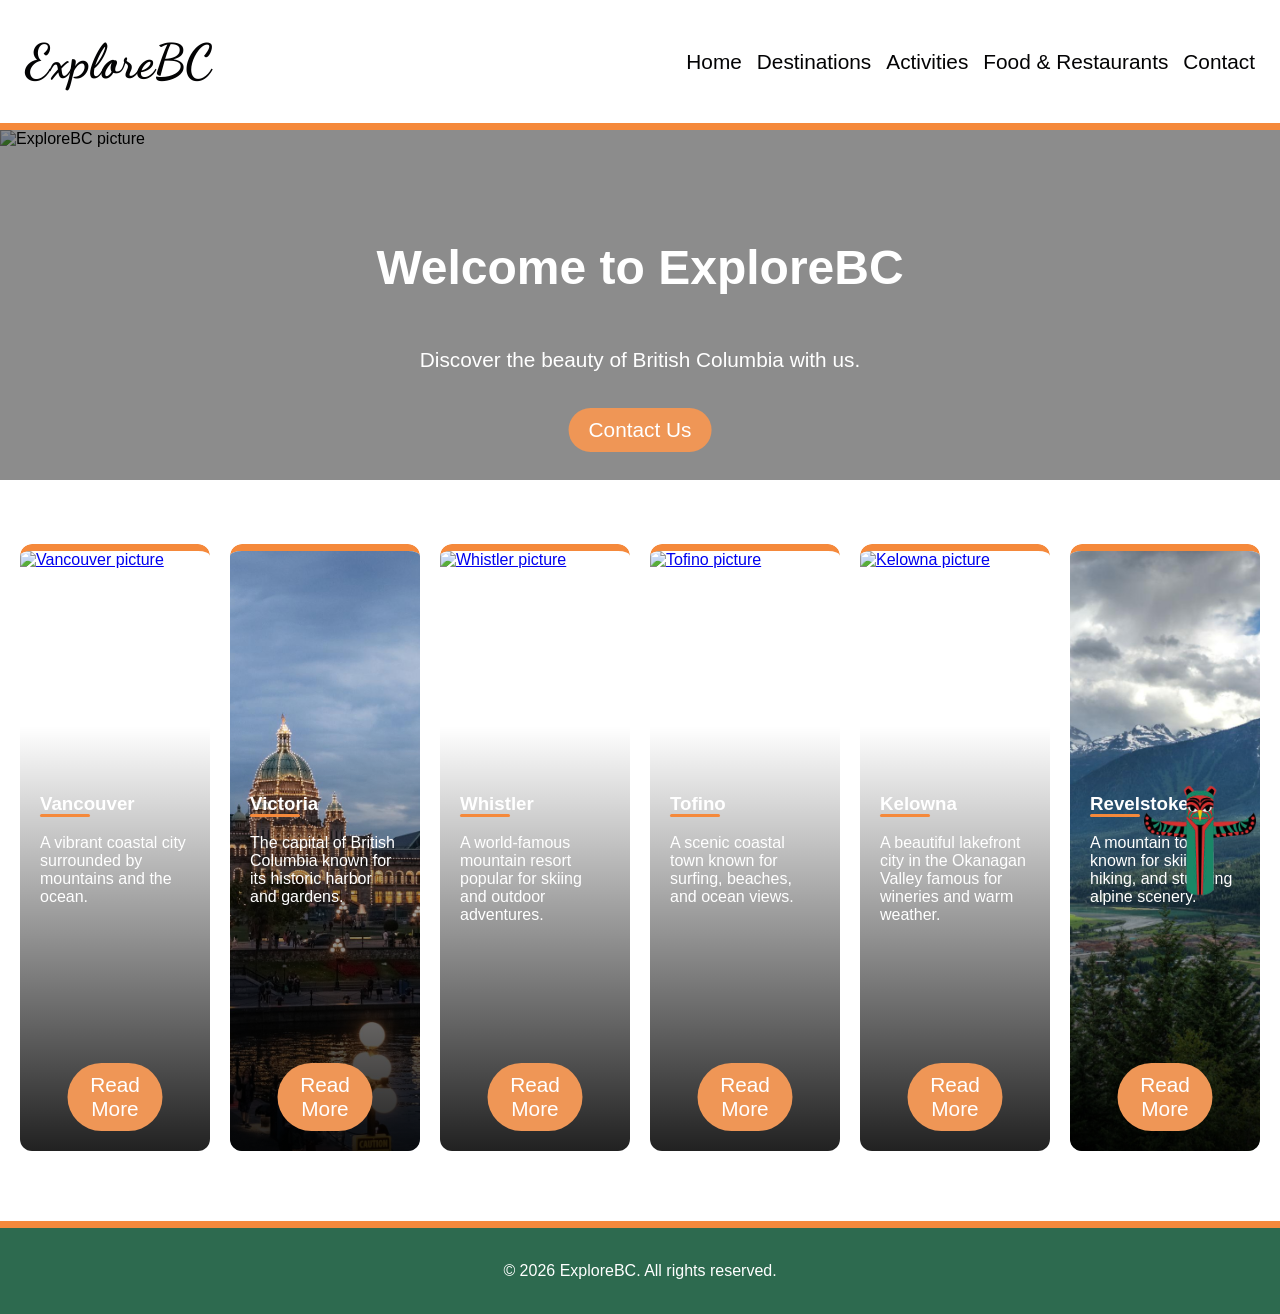
==== index.html @ 558d9ae6 "Update page title to 'ExploreBC | Home'" ====
<!DOCTYPE html>
<html lang="en">
<head>
    <meta charset="UTF-8">
    <meta name="viewport" content="width=device-width, initial-scale=1.0">
    <title>ExploreBC | Home</title>
    <link rel="stylesheet" href="css/style.css">
    
    <link rel="preconnect" href="https://fonts.googleapis.com">
    <link rel="preconnect" href="https://fonts.gstatic.com" crossorigin>
    <link href="https://fonts.googleapis.com/css2?family=Dancing+Script:wght@400..700&display=swap" rel="stylesheet">
    
</head>
<body>
    <!-- Navigation -->
    <header class="navbar">
        <h1 class="logo">ExploreBC</h1>
        <nav class="nav-links">
            <ul class="lp">
                <li><a href="index.html" class="n">Home</a></li>
                <li><a href="destinations.html" class="n">Destinations</a></li>
                <li><a href="activities.html" class="n">Activities</a></li>
                <li><a href="food.html" class="n">Food & Restaurants</a></li>
                <li><a href="contact.html" class="n">Contact</a></li>
            </ul>    
        </nav>
    </header>
    <!-- Main Content -->
    <div class="hero">
        <div class="overlay"></div>
        <img src="images/BC.jpg" alt="ExploreBC picture">
    <div class="content">
        <h1 class="title">Welcome to ExploreBC</h1>
        <p>Discover the beauty of British Columbia with us.</p>
    </div>
    </div>
    <div class="contact_us">
            <a href="contact.html" target="_blank" class="btn1">
                Contact Us
            </a>
    </div>
    <main class="card">
        <div class="container">
        <section class="Vancouver">
            <a href="#img1">
                <img src="images/vancouver.jpg" alt="Vancouver picture" class="img">
            </a>
            <a href="destinations.html#vancouver" class="btn">Read More</a>
        <div class="card-text">
            <h3>Vancouver</h3>
            <p>A vibrant coastal city surrounded by mountains and the ocean.</p>
        </div>
        </section>
        <section class="Victoria">
            <a href="#img2">
                <img src="images/Victoria.jpg" alt="Victoria picture" class="img">
            </a>
            <a href="destinations.html#victoria" class="btn">Read More</a>
        <div class="card-text">
            <h3>Victoria</h3>
            <p>The capital of British Columbia known for its historic harbor and gardens.</p>  
        </div>
        </section>
        <section class="Whistler">
            <a href="#img3">
                <img src="images/whistler.jpg" alt="Whistler picture" class="img">
            </a>
            <a href="destinations.html#whistler" class="btn">Read More</a>
        <div class="card-text">
            <h3>Whistler</h3>
            <p>A world-famous mountain resort popular for skiing and outdoor adventures.</p>
        </div>
        </section>
        <section class="Tofino">
            <a href="#img4">
                <img src="images/tofino.jpg" alt="Tofino picture" class="img">
            </a>
            <a href="destinations.html#tofino" class="btn">Read More</a>
        <div class="card-text">
            <h3>Tofino</h3>
            <p>A scenic coastal town known for surfing, beaches, and ocean views.</p>  
        </div>
        </section>
        
        <section class="Kelowna">
            <a href="#img5">
                <img src="images/kelowna.jpg" alt="Kelowna picture" class="img">
            </a>
            <a href="destinations.html#kelowna" class="btn">Read More</a>
        <div class="card-text">
            <h3>Kelowna</h3>
            <p>A beautiful lakefront city in the Okanagan Valley famous for wineries and warm weather.</p>  
        </div>
        </section>
        <section class="Revelstoke">
            <a href="#img6">
                <img src="images/Revelstoke.jpg" alt="Revelstoke picture" class="img">
            </a>
            <a href="destinations.html#revelstoke" class="btn">Read More</a>
        <div class="card-text">
            <h3>Revelstoke</h3>
            <p>A mountain town known for skiing, hiking, and stunning alpine scenery.</p>  
        </div>
        </section>
        </div>
        <div class="gallery">
            <div id="img1" class="overlay1">
                <a href="#Vancouver">
                <img src="images/vancouver.jpg" alt="full image" class="full">
                </a>
            </div>
            <div id="img2" class="overlay1">
                <a href="#Victoria">
                <img src="images/Victoria.jpg" alt="full image" class="full">
                </a>
            </div>
            <div id="img3" class="overlay1">
                <a href="#Whistler">
                <img src="images/whistler.jpg" alt="full image" class="full">
                </a>
            </div>
            <div id="img4" class="overlay1">
                <a href="#Tofino">
                <img src="images/tofino.jpg" alt="full image" class="full">
                </a>
            </div>
            <div id="img5" class="overlay1">
                <a href="#Kelowna">
                <img src="images/kelowna.jpg" alt="full image" class="full">
                </a>
            </div>
            <div id="img6" class="overlay1">
                <a href="#Revelstoke">
                <img src="images/Revelstoke.jpg" alt="full image" class="full">
                </a>
            </div>
        </div>
    </main>
    <!-- Footer -->
    <footer class="footer">
        <a href="#" class="totem">
        <img src="images/totem_pole.png" alt="totem pole" class="totem_pole"></a>
        <p>&copy; 2026 ExploreBC. All rights reserved.</p>
    </footer>

    <!-- focus effect -->
</body>
</html>
---- css/style.css ----
* {
    box-sizing: auto;
    /*background-color: rgb(246, 227, 200);*/
    /*background-attachment: fixed;*/
  }

:root { /* is html element, but has higher weight */
    /* css variables MUST start with -- */
    --primary-color: #2d201c;
    --primary-color-hover: black;
}

@media screen and (max-width:842px){


.container{
    flex-direction:column;
}

}

/* Explore BC Project - Starter Styles */
body {
    font-family: Arial, sans-serif;
    width: auto;
    /*background: linear-gradient(#c8e7e9, #d6f7ff, #97d1e7);*/
    background-attachment: fixed;
    max-width:100%;
    height:auto;
    margin:auto;
   
    /*background: linear-gradient(to right, #95d5f3, #d2e5f3);*/
}

/* Add your styles here */
.lp {
    font-size: clamp(0.8rem, 2vw, 1.3rem);
}

.navbar{
    display: flex;
    justify-content: space-between;
    align-items: center;
    padding: 1px 25px;
    background-color: white;
    border-bottom: #f5893b 7px solid;
    /*background: linear-gradient( #f5893b,  #fda218, #f7d352);*/
    /*background: linear-gradient(to right,#dffcff, #4cd2fd, #1eaafa , #00497c);*/
}

nav.nav-links {
    background: transparent;
}


.nav-links ul {
    background-color: transparent;
    display: flex;
    list-style: none;
    gap: 15px;
    padding: 0;
}



a.n{
    text-decoration: none;
    color: #030304;
    background-color: transparent;
}

a.n:hover{
    background: transparent;
    color: #1f2439;
}

.logo {
    display: flex;
    font-family: 'Dancing Script', cursive;
    font: 40px;
    font-weight: bold;
    color: #030304;
    background-color: transparent;
    font-size: clamp(1rem, 5vw, 3rem);
}

.hero{
    position: relative;
    display: flex;
}

.hero .overlay {
    position: absolute;
    inset: 0;
    background-color: rgba(0, 0, 0, 0.45);
}

.hero img{
    width:100%;
    height:350px;
    object-fit:cover;
}

.hero h1,
.hero p{
    font-size: clamp(1rem, 5vw, 2rem);
    position: absolute;
    left:50%;
    top:50%;
    transform:translate(-50%,-50%);
    color:white;
    text-align:center;
}

.hero h1{
    padding: 1rem;
    font-size: clamp(1rem, 5vw, 3rem);
    top: 30%;
}
.hero p{
    padding: 1rem;
    font-size: clamp(0.8rem, 2vw, 1.3rem);
    margin: 55px 0;
}

.contact_us{
    display: flex;
    
}

.btn1 {
    text-decoration: none;
    position: relative;
    left:50%;
    top: -50px;
    transform:translate(-50%,-50%);
    border-radius: 50px;
    padding: 10px 20px;
    border: none;
    background: #ef9656;
    color: white;
    cursor: pointer;
    font-size: clamp(0.7rem, 2vw, 1.3rem);
    z-index: 10;
}

.btn1:hover{
    opacity: 0.8;
    border: 1px solid white;
    box-shadow: 0 0 5px rgb(205,202,202);
    background-color: #f6ccd6;
    color: #1f2439;
}

main .container{
    display:flex;
    gap:20px;
    padding:20px;
}

.container section{
    display: block;
    flex:1;
    min-width:120px;
    overflow:hidden;
    position: relative;
    border-radius: 12px;
}

.container section::before{
    content: "";
    position: absolute;
    left: 0;
    right: 0;
    bottom: 0;
    height: 70%;
    background: linear-gradient(
        to top,
        rgba(0, 0, 0, 0.872),
        rgba(0, 0, 0, 0)
    );
    z-index: 1;
}


.container img{
    width:100%;
    height:600px;
    aspect-ratio: 4 / 3;
    object-fit:cover;
    border-radius:12px;
    cursor:pointer;
}

.container section:hover{
    transform:scale(1.05);
}

.container img:hover{
    filter:brightness(1.2);
    cursor: pointer;
}

.container section::after{
    content:"Click top to see the full picture.";
    position:absolute;
    top:20px;
    left:50%;
    transform:translateX(-50%);
    background:#ef9656;
    color:white;
    padding:5px 10px;
    border-radius:20px;
    font-size:14px;

    opacity:0;
    transition:0.3s;
    z-index:3;
}

.container section:hover::after{
    opacity:1;
}

.gallery{
    display:flex;
    gap:20px;
    justify-content:center;
}

.img{
    display: block;
    width:220px;
    cursor:pointer;
    border-radius:10px;
    transition:0.3s;
    border-top: #f5893b 7px solid;
}

.img:hover{
    transform:scale(1.05);
}

/* popup layer */
.overlay1{
    position:fixed;
    top:0;
    left:0;
    width:100%;
    height:100%;
    background:rgba(0,0,0,0.85);
    display:none;
    z-index: 1000;
}

/* show after click */
.overlay1:target{
    display:block;
}

/* big picture */
.full{
    max-width:80%;
    max-height:80%;
    position:absolute;
    top:50%;
    left:50%;
    transform:translate(-50%,-50%);
}

.container:target{
    display: flex;
}

.container section .btn{
    display: block;
    padding: 10px 20px;
    border: none;
    border-radius: 50px;
    background: #ef9656;
    color: white;
    cursor: pointer;
    text-align:center;
    text-decoration: none;
    position: absolute;
    bottom: 60px;
    left: 50%;
    transform: translateX(-50%);
    margin-bottom: -40px;
    z-index: 10;
    font-size: clamp(0.7rem, 2vw, 1.3rem);
}

.container section .btn:hover{
    opacity: 0.8;
    border: 1px solid white;
    box-shadow: 0 0 5px rgb(205,202,202);
    background-color: #f6ccd6;
    color: #1f2439;
}

    
.card-text{
    position: absolute;
    left: 20px;
    top: 230px;
    right: 20px;
    z-index: 2;
    color: white;
    width: 80%;
    
}

.card-text h3::after{
    position: absolute;
    content: "";
    display: block;
    width: 50px;
    height: 3px;
    background-color: #f5893b;
    margin-top: -1px;
    border-radius: 2px;
}


.footer{
    display: block;
    text-align: center;
    padding: 5px 0;
    background-color: #f5f5f5;
    color: #333;
    border-top: #f5893b 7px solid;
}

/*totem_pole*/
a.totem{
    position: fixed;
    bottom: -35px;
    right: -50px;
    z-index: 20;
}

.totem_pole{
    width: 260px;
    cursor: pointer;
    transition: 0.3s;
}

.totem_pole:hover{
    transform: scale(1.1);
}

.totem::after{
    content: "The world is so big,\A go and explore it.";
    /*changeanysentenceyouwant,(\A)meanslinebreak*/width:120px;
    white-space: pre-line;
    position: absolute;
    bottom: 90%;
    left: 50%;
    background: linear-gradient(to top, rgba(0, 0, 0, 0.872),
            rgba(0, 0, 0, 0)    
            );
    color: white;
    padding: 6px 10px;
    border-radius: 50px;
    font-size: 15px;
    opacity: 0;
    pointer-events: none;
    transform: translate(-50%,10px);
    cursor: pointer;
    /*animation: showBubble 10s ease infinite;*/
}

.totem:hover::after{
    opacity: 1;
    transform: translate(-50%,0);
}

/*START OF CSS STYLE for Contact.html page */


.contact-page{
    padding:60px 20px;
    background-color: #f5f5f5;
    min-height: 80vh;
}
.contact-container{
   max-width:1000px;
   margin:auto;
   padding:50px;
   background: white;
   border-radius: 12px;
   box-shadow: 0 4px 10px rgba(0,0,0,0.08);
}
/*.contact-container h1{
    text-align: center;
    margin-bottom: 10px;
}
*/
.contact-container h1{
    text-align: center;
    margin-bottom: 10px;
    color: #2d6a4f;
}
.contact-grid{
    display: flex;
    gap:60px;
    justify-content: space-between;
    align-items: flex-start;
    margin-top: 40px;
}
.info-item{
    display:flex;
    align-items:center;
    gap:12px;
    margin-bottom:18px;
}

.icon{
    width:28px;
}
.contact-info{
    width:35%;
    padding-left: 10px;
}
.contact-info h3{
    margin-bottom: 15px;
}
.contact-info p{
    margin-bottom: 15px;
    font-size: 1.1rem;
}
.contact-form{
    display:flex;
    flex-direction: column;
    width:100%;
    max-width: 500px;
    margin: 0 auto;
}
.contact-form label{
    margin-top: 6px;
    margin-bottom: 5px;
    font-size: 1.1rem;
    font-weight: bold;
    display: block;
    text-align: left;    
}

.contact-form input,
.contact-form textarea{
    width: 100%;
    padding: 12px;
    margin-bottom: 20px;
    border: 1px, solid #ccc;
    border-radius: 6px;
    box-sizing: border-box;
}

.contact-form input:focus,
.contact-form textarea:focus{
    outline:#ef9656 ;
    border-color: #ef9656;
}

.contact-form button{
    padding: 12px;
    background: #2d6a4f;
    color:white;
    border: none;
    border-radius: 6px;
    cursor:pointer;
}
.contact-form button:hover{
    background:#1b4332;
}
.footer {
    background-color: #2d6a4f;
    color: white;
    text-align: center;
    padding: 18px;
    margin-top: 50px;
}

@media (max-width: 768px) {
    .navbar {
        flex-direction: column;
        align-items: center;
        gap: 10px;
        padding: 15px 20px;
    }

    .nav-links ul,
    .lp {
        display: flex;
        flex-wrap: wrap;
        justify-content: center;
        gap: 12px;
        padding: 0;
    }

    .contact-container {
        padding: 25px 18px;
    }

    .contact-grid {
        flex-direction: column;
        gap: 25px;
    }

    .contact-info,
    .contact-form {
        width: 100%;
    }

    .contact-info {
        padding-left: 0;
    }

    .info-item {
        display: flex;
        align-items: flex-start;
        gap: 10px;
        margin-bottom: 14px;
    }

    .icon {
        width: 22px;
        flex-shrink: 0;
    }

    .contact-form input,
    .contact-form textarea,
    .contact-form button {
        width: 100%;
    }

    .contact-container h1 {
        font-size: 2rem;
    }

    .contact-container h2 {
        font-size: 1rem;
        line-height: 1.5;
    }
}
/*END OF CSS STYLE for Contact.html page */

/*START FOOD SECTION*/
.food-page {
    padding: 40px 20px;
  /* background-color: #d7e9e1;*/ 
}

.food-hero{
    background-color: white;
    padding: 40px 20px;
    border-radius: 12px;
    max-width: 1000px;
    margin: 0 auto 40px auto;
    text-align: center;
    box-shadow: 0 4px 12px rgba(0,0,0,0.12);
}


.food-hero h1 {
    font-size: 2.2rem;
    margin-bottom: 10px;
    color: #2d6a4f;
    text-shadow: 1px 1px 3px rgba(0,0,0,0.15);
}

.food-hero p {
    font-size: 1.1rem;
}

.food-grid {
    max-width: 1100px;
    margin: 0 auto 40px auto;
    display: flex;
    flex-wrap: wrap;
    justify-content: center;
    gap: 25px;
}

.food-card {
    width: 250px;
    background-color: white;
    border-radius: 12px;
    overflow: hidden;
    box-shadow: 0 4px 10px rgba(0, 0, 0, 0.08);
    border-top:8px solid #ef9656;
    
}
.food-card:hover{
transform: translateY(-6px);
box-shadow:0 10px 18px rgba(0,0,0,0.15);
}
.food-img{
width:100%;
height:170px;
object-fit:cover;
border-radius:10px 10px 0 0;
}

.food-card-text {
    padding: 18px;
}

.food-card-text h3 {
    margin-bottom: 10px;
    color: #2d6a4f;
}

.extra-food-info{
background:#d7e9e1;
padding:30px 20px;
max-width:1100px;
margin:40px auto;
border-radius:12px;
}


.extra-food-info h2 {
    text-align: center;
    margin-bottom: 25px;
    color: #0b0f0d;
}

.explore-boxes {
    display: flex;
    flex-wrap: wrap;
    gap: 20px;
    justify-content: center;
}

.explore-box {
    width: 240px;
    background-color: white;
    padding: 20px;
    border-radius: 12px;
    box-shadow: 0 4px 10px rgba(0, 0, 0, 0.08);
    text-align: center;
}

.explore-box:hover{
transform: translateY(-6px);
box-shadow:0 10px 18px rgba(0,0,0,0.15);
}
.explore-box h3 {
    margin-bottom: 10px;
    color: #2d6a4f;
}


/*END FOOD SECTION*/


/*@keyframes showBubble{

    0%{
    opacity:0;
    transform:translate(-50%,10px);
    }
    
    40%{
    opacity:0;
    }
    
    50%{
    opacity:1;
    transform:translate(-50%,0);
    }
    
    80%{
    opacity:1;
    }
    
    100%{
    opacity:0;
    transform:translate(-50%,10px);
    }
    
    }
*/  



/*
main .container{
    display: flex;
    gap: 20px;
    padding: 20px;
}

.container section {
    width: 500px;
    height: 500px;
    overflow: hidden;
    border-radius: 12px;
    margin-left: -70px;
    transition: 0.4s;
    position: relative;
    cursor: pointer;
}

.container section:first-child {
margin-left: 0;
}

.container section img {
width: 100%;
height: 100%;
object-fit: cover;
display: block;
}


.container:hover section {
    margin-left: -70px;
}

.container section:hover {
margin-left: 0;
transform: scale(1.08);
z-index: 10;
}

.container section h3,
.container section p {
    position: absolute;
    left: 15px;
    color: white;
    z-index: 2;
}

.container section h3 {
  bottom: 40px;
}

.container section p {
  bottom: 15px;
  margin: 0;
}

.container section::after {
  content: "";
  position: absolute;
  inset: 0;
  background: linear-gradient(to top, rgba(0,0,0,0.6), transparent 45%);
}
*/

/*
.Whistler img {
    width: 200px;
    height: 500px;
    object-fit: cover;
    border-radius: 12px;
}

.Vancouver img {
    width: 200px;
    height: 500px;
    object-fit: cover;
    border-radius: 12px;
}

.Victoria img {
    width: 200px;
    height: 500px;
    object-fit: cover;
    border-radius: 12px;
}

.Tofino img {
    width: 200px;   
    height: 500px;
    object-fit: cover;
    border-radius: 12px;
}

.Kelowna img {
    width: 180px;
    height: 500px;
    object-fit: cover;
    border-radius: 12px;
}

.Revelstoke img {
    width: 200px;
    height: 500px;
    object-fit: cover;
    border-radius: 12px;
}
*/

/*add focus effects to input fields */

/*
.contact-us{
    font-size: 30px;
    text-decoration: none;
    padding: 8px 14px;
    border-radius: 15px;
    transition: 0.3s;
    background-color: white;
    color: black;
}

.contact-us:hover{
    opacity: 0.8;
    border: 1px solid white;
    box-shadow: 0 0 5px rgb(205,202,202);
    background-color: #000000;
    color: white;
}
*/
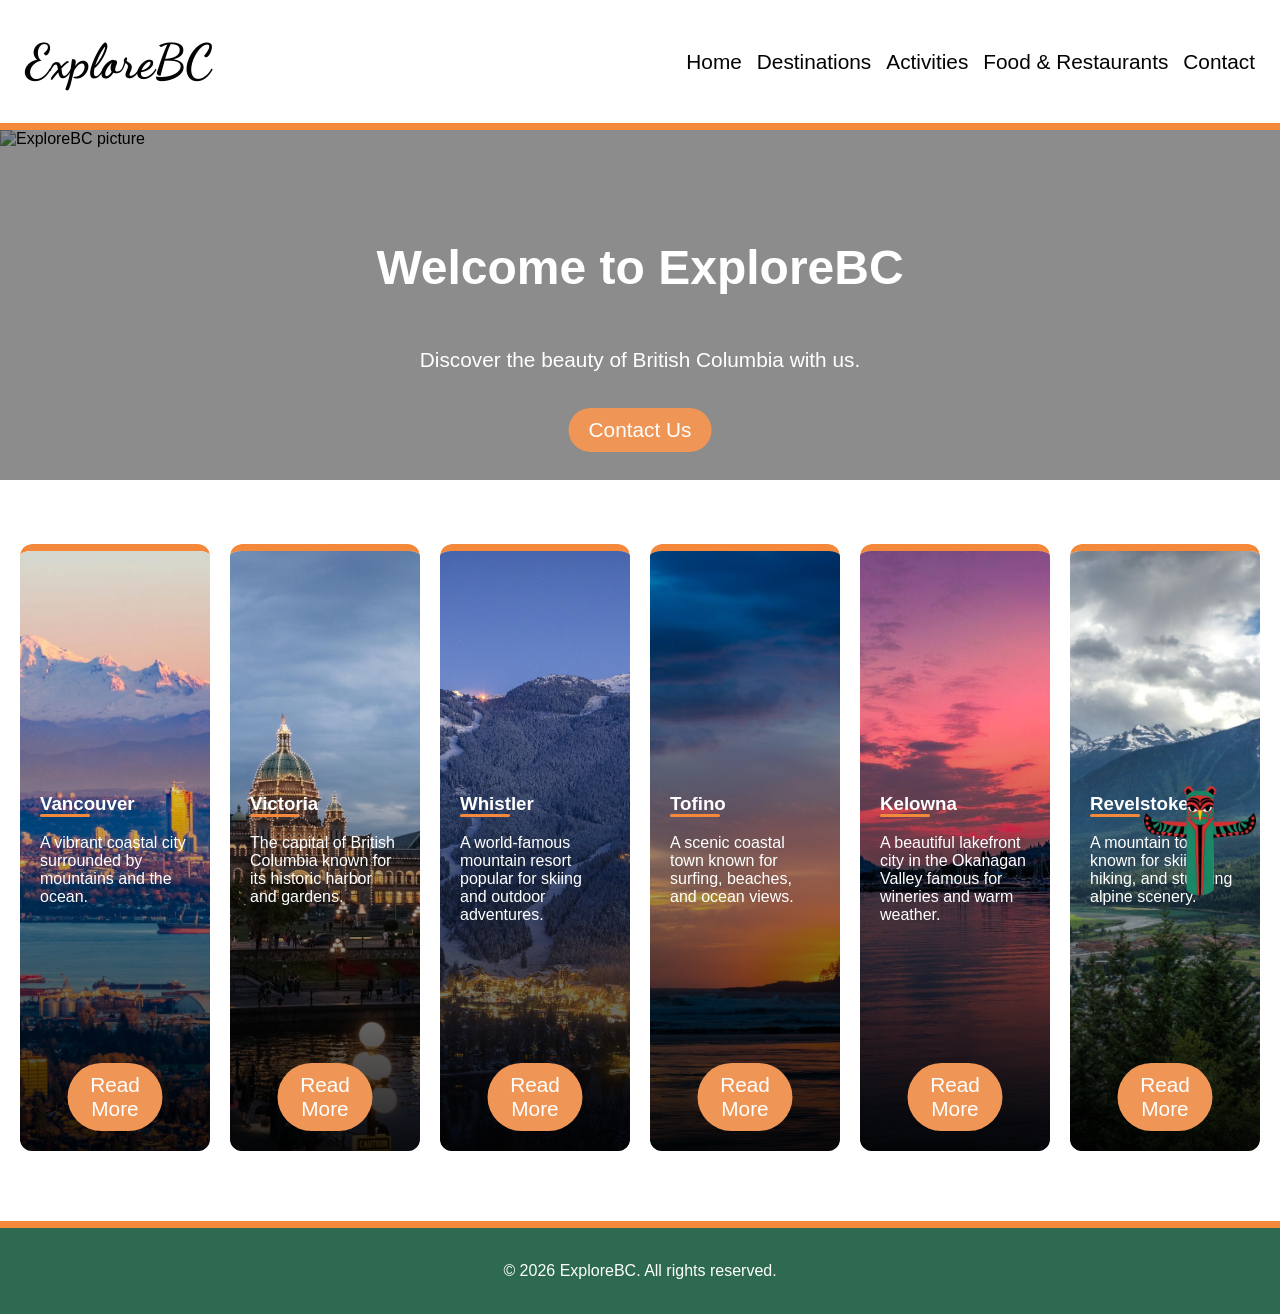
==== commit 247a5571: "Update image filenames to match case sensitivity" ====
--- a/index.html
+++ b/index.html
@@ -14,7 +14,7 @@
 <body>
     <!-- Navigation -->
     <header class="navbar">
-        <h1 class="logo">ExploreBC</h1>
+        <h1 class="logo"><a href="index.html" class="n">ExploreBC</a></h1>
         <nav class="nav-links">
             <ul class="lp">
                 <li><a href="index.html" class="n">Home</a></li>
@@ -43,7 +43,7 @@
         <div class="container">
         <section class="Vancouver">
             <a href="#img1">
-                <img src="images/vancouver.jpg" alt="Vancouver picture" class="img">
+                <img src="images/Vancouver.jpg" alt="Vancouver picture" class="img">
             </a>
             <a href="destinations.html#vancouver" class="btn">Read More</a>
         <div class="card-text">
@@ -63,7 +63,7 @@
         </section>
         <section class="Whistler">
             <a href="#img3">
-                <img src="images/whistler.jpg" alt="Whistler picture" class="img">
+                <img src="images/Whistler.jpg" alt="Whistler picture" class="img">
             </a>
             <a href="destinations.html#whistler" class="btn">Read More</a>
         <div class="card-text">
@@ -73,7 +73,7 @@
         </section>
         <section class="Tofino">
             <a href="#img4">
-                <img src="images/tofino.jpg" alt="Tofino picture" class="img">
+                <img src="images/Tofino.jpg" alt="Tofino picture" class="img">
             </a>
             <a href="destinations.html#tofino" class="btn">Read More</a>
         <div class="card-text">
@@ -84,7 +84,7 @@
         
         <section class="Kelowna">
             <a href="#img5">
-                <img src="images/kelowna.jpg" alt="Kelowna picture" class="img">
+                <img src="images/Kelowna.jpg" alt="Kelowna picture" class="img">
             </a>
             <a href="destinations.html#kelowna" class="btn">Read More</a>
         <div class="card-text">
@@ -106,7 +106,7 @@
         <div class="gallery">
             <div id="img1" class="overlay1">
                 <a href="#Vancouver">
-                <img src="images/vancouver.jpg" alt="full image" class="full">
+                <img src="images/Vancouver.jpg" alt="full image" class="full">
                 </a>
             </div>
             <div id="img2" class="overlay1">
@@ -116,17 +116,17 @@
             </div>
             <div id="img3" class="overlay1">
                 <a href="#Whistler">
-                <img src="images/whistler.jpg" alt="full image" class="full">
+                <img src="images/Whistler.jpg" alt="full image" class="full">
                 </a>
             </div>
             <div id="img4" class="overlay1">
                 <a href="#Tofino">
-                <img src="images/tofino.jpg" alt="full image" class="full">
+                <img src="images/Tofino.jpg" alt="full image" class="full">
                 </a>
             </div>
             <div id="img5" class="overlay1">
                 <a href="#Kelowna">
-                <img src="images/kelowna.jpg" alt="full image" class="full">
+                <img src="images/Kelowna.jpg" alt="full image" class="full">
                 </a>
             </div>
             <div id="img6" class="overlay1">
--- a/css/style.css
+++ b/css/style.css
@@ -815,3 +815,194 @@
     color: white;
 }
 */
+/* destinations CSS*/
+
+#destinations-page .destinations-navbar {
+  display: flex;
+  flex-direction: column;
+  align-items: center;
+  padding: 10px 20px;
+  background-color: white;
+  border-bottom: 7px solid #f5893b;
+}
+
+#destinations-page .nav-links {
+  margin-top: 10px;
+  display: flex;
+  justify-content: space-around;
+}
+
+#destinations-page .logo {
+  text-align: center;
+  margin-bottom: 10px;
+  font-family: 'Dancing Script', cursive;
+  font-size: clamp(1rem, 5vw, 3rem);
+  color: #030304;
+}
+
+#destinations-page .nav-links ul { 
+  display: flex;
+  list-style: none;
+  justify-content: center;
+  gap: clamp(10px, 2vw, 30px);
+  padding: 0;
+  font-family: 'Montserrat', sans-serif;
+  flex-wrap: wrap;
+}
+
+#destinations-page .nav-links li a {
+  text-decoration: none;
+  color: black;
+  white-space: nowrap;
+  font-size: clamp(14px, 1.5vw, 18px);
+  transition: 0.3s;
+}
+
+#destinations-page .nav-links li a:hover {
+  color: #f5893b;
+}
+
+/* hero banner content*/
+
+#destinations-page .destinations-hero {
+    background: url('../images/hero-destinations.jpg'); 
+    background-size: cover;
+    background-position: center;
+    height: 400px;                
+    width: 100%;
+    display: flex;
+    justify-content: center;
+    align-items: center;
+    position: relative;
+    color: white;
+    text-align: center;
+    overflow: hidden;
+}
+
+#destinations-page .destinations-overlay {
+    position: absolute;
+    top: 0;
+    left: 0;
+    width: 100%;
+    height: 100%;
+    background-color: rgba(0, 0, 0, 0.4);
+    z-index: 1;
+}
+
+#destinations-page .hero-content {
+    position: relative;
+    z-index: 2;
+    padding: 20px;
+    font-family: 'Montserrat', sans-serif;
+}
+
+/* general spacing content*/
+
+#destinations-page {
+  margin: 0;
+  overflow-x: hidden;
+  background-color: #f5f5f5;
+}
+
+#destinations-page * {
+  box-sizing: border-box;
+}
+
+/* section content*/
+
+#destinations-page .gallery {
+  display: flex;
+  gap: 5px;
+  flex-wrap: wrap;
+  justify-content: center;
+}
+
+#destinations-page .gallery img {
+  width: 32%;
+  height: 250px;
+  object-fit: cover;
+  border-radius: 10px;
+}
+
+#destinations-page section {
+    display: flex;
+    flex-direction: column;
+    gap: 15px;
+    font-family: 'Montserrat', sans-serif;
+    max-width: 1000px;
+    margin: 30px auto;
+    padding: 20px;
+    background-color: white;
+    border-radius: 12px;
+    box-shadow: 0 4px 12px rgba(0,0,0,0.1);
+}
+
+#destinations-page section h2 {
+  margin: 0;
+  color: #2e6b3d;
+  font-family: 'Montserrat', sans-serif;
+}
+
+/* footer content*/
+
+#destinations-page .footer {
+    text-align: center;
+    font-family: 'Montserrat', sans-serif;
+    padding: 18px;
+    color: white;
+    background-color: #2d6a4f;
+    margin-top: 50px;
+    border-top: 7px solid #f5893b;
+}
+
+#destinations-page .totem_pole {
+    position: fixed;
+    bottom: 0px;
+    right: 0px;
+    width: 120px;
+    z-index: 3;
+}
+
+@media screen and (width >= 768px) {
+
+  #destinations-page .destinations-navbar {
+    flex-direction: row;
+    justify-content: space-between;
+    align-items: center;
+  }
+
+  #destinations-page .nav-links {
+    margin-top: 0; 
+  }
+
+  #destinations-page .content-row {
+    display: flex;
+    justify-content: center;
+    gap: 0px;
+  }
+
+  #destinations-page .content-row p {
+    font-family: 'Montserrat', sans-serif;
+    flex: 0.5;                  
+    margin: 0;
+    padding-right: 30px;
+  }
+
+  #destinations-page .gallery {
+    flex: 1.5;
+    justify-content: flex-start;
+  }
+
+  #destinations-page .gallery img {
+    width: 30%;
+  }
+
+  #destinations-page .totem_pole {
+    bottom: 0px;
+    right: 0px;
+    width: 20%;
+    max-width: 260px;
+  }
+
+}
+
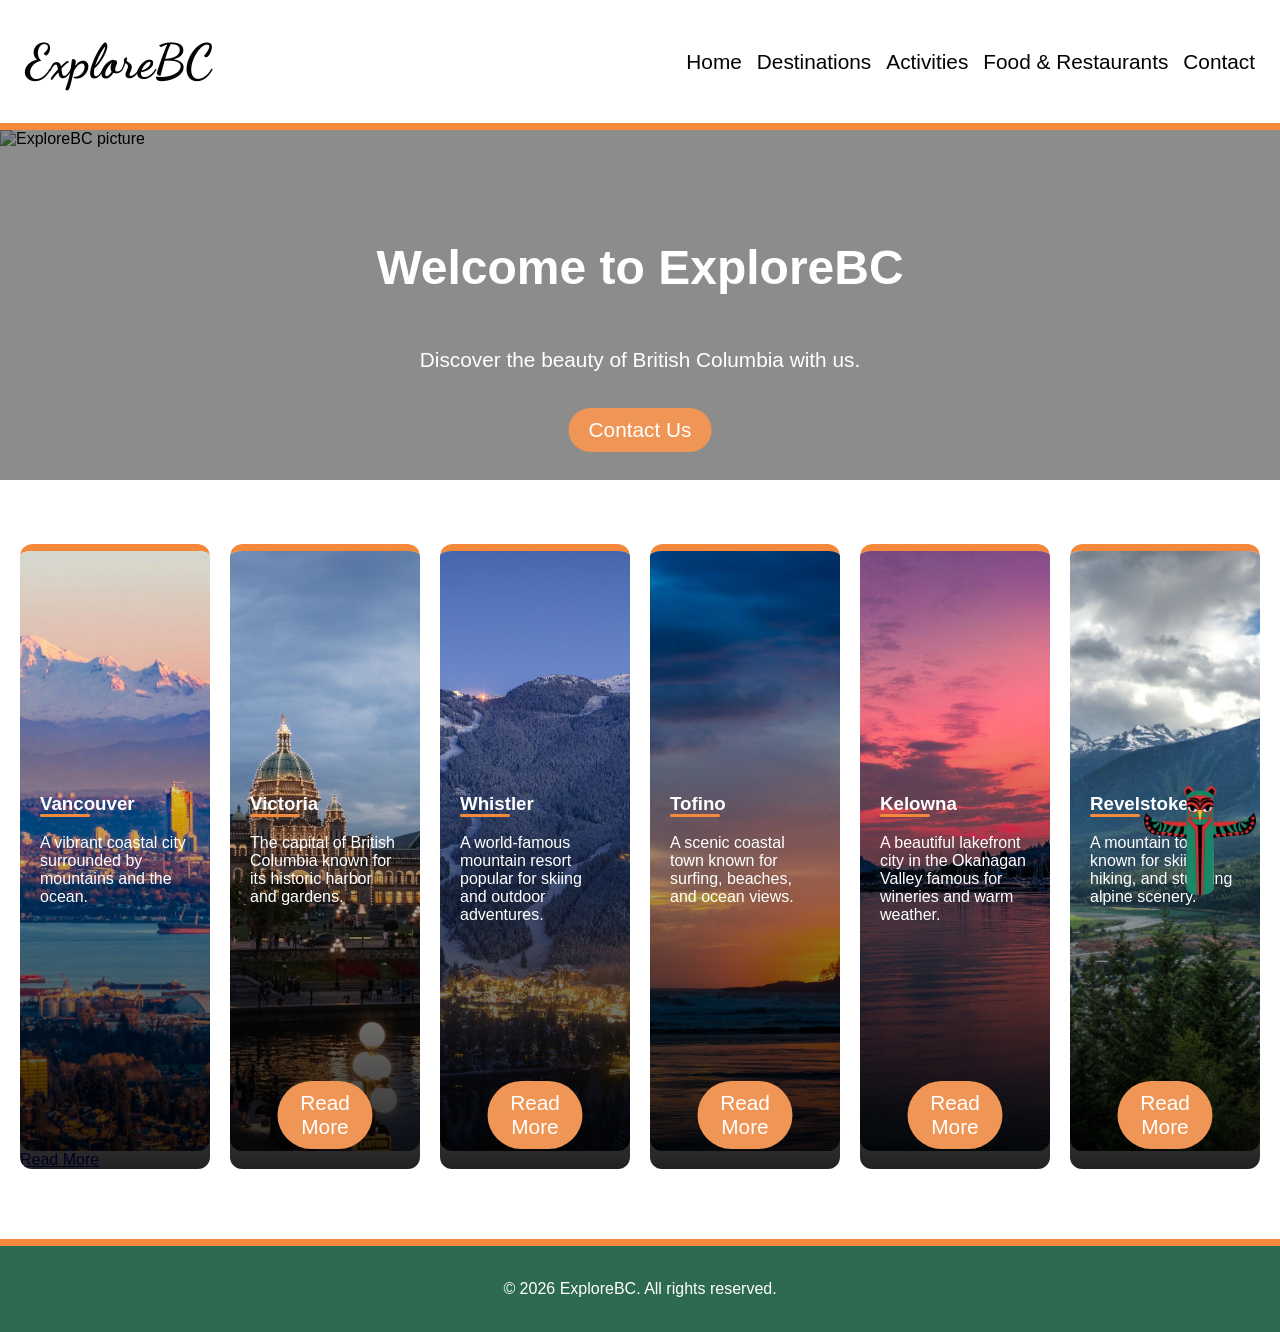
==== commit 9c96db92: "Update index.html" ====
--- a/index.html
+++ b/index.html
@@ -45,7 +45,7 @@
             <a href="#img1">
                 <img src="images/Vancouver.jpg" alt="Vancouver picture" class="img">
             </a>
-            <a href="destinations.html#vancouver" class="btn">Read More</a>
+            <a href="destinations.html#vancouver-id">Read More</a>
         <div class="card-text">
             <h3>Vancouver</h3>
             <p>A vibrant coastal city surrounded by mountains and the ocean.</p>
@@ -55,7 +55,7 @@
             <a href="#img2">
                 <img src="images/Victoria.jpg" alt="Victoria picture" class="img">
             </a>
-            <a href="destinations.html#victoria" class="btn">Read More</a>
+            <a href="destinations.html#victoria-id" class="btn">Read More</a>
         <div class="card-text">
             <h3>Victoria</h3>
             <p>The capital of British Columbia known for its historic harbor and gardens.</p>  
@@ -65,7 +65,7 @@
             <a href="#img3">
                 <img src="images/Whistler.jpg" alt="Whistler picture" class="img">
             </a>
-            <a href="destinations.html#whistler" class="btn">Read More</a>
+            <a href="destinations.html#whistler-id" class="btn">Read More</a>
         <div class="card-text">
             <h3>Whistler</h3>
             <p>A world-famous mountain resort popular for skiing and outdoor adventures.</p>
@@ -75,7 +75,7 @@
             <a href="#img4">
                 <img src="images/Tofino.jpg" alt="Tofino picture" class="img">
             </a>
-            <a href="destinations.html#tofino" class="btn">Read More</a>
+            <a href="destinations.html#tofino-id" class="btn">Read More</a>
         <div class="card-text">
             <h3>Tofino</h3>
             <p>A scenic coastal town known for surfing, beaches, and ocean views.</p>  
@@ -86,7 +86,7 @@
             <a href="#img5">
                 <img src="images/Kelowna.jpg" alt="Kelowna picture" class="img">
             </a>
-            <a href="destinations.html#kelowna" class="btn">Read More</a>
+            <a href="destinations.html#kelowna-id" class="btn">Read More</a>
         <div class="card-text">
             <h3>Kelowna</h3>
             <p>A beautiful lakefront city in the Okanagan Valley famous for wineries and warm weather.</p>  
--- a/css/style.css
+++ b/css/style.css
@@ -1,11 +1,8 @@
 * {
     box-sizing: auto;
-    /*background-color: rgb(246, 227, 200);*/
-    /*background-attachment: fixed;*/
   }
 
-:root { /* is html element, but has higher weight */
-    /* css variables MUST start with -- */
+:root { 
     --primary-color: #2d201c;
     --primary-color-hover: black;
 }
@@ -23,13 +20,10 @@
 body {
     font-family: Arial, sans-serif;
     width: auto;
-    /*background: linear-gradient(#c8e7e9, #d6f7ff, #97d1e7);*/
     background-attachment: fixed;
     max-width:100%;
     height:auto;
     margin:auto;
-   
-    /*background: linear-gradient(to right, #95d5f3, #d2e5f3);*/
 }
 
 /* Add your styles here */
@@ -44,12 +38,14 @@
     padding: 1px 25px;
     background-color: white;
     border-bottom: #f5893b 7px solid;
-    /*background: linear-gradient( #f5893b,  #fda218, #f7d352);*/
-    /*background: linear-gradient(to right,#dffcff, #4cd2fd, #1eaafa , #00497c);*/
 }
 
 nav.nav-links {
     background: transparent;
+}
+
+.nav-links li a.n:hover {
+  color: #f5893b;
 }
 
 
@@ -352,7 +348,8 @@
 
 .totem::after{
     content: "The world is so big,\A go and explore it.";
-    /*changeanysentenceyouwant,(\A)meanslinebreak*/width:120px;
+    /*changeanysentenceyouwant,(\A)meanslinebreak*/
+    width:120px;
     white-space: pre-line;
     position: absolute;
     bottom: 90%;
@@ -368,7 +365,6 @@
     pointer-events: none;
     transform: translate(-50%,10px);
     cursor: pointer;
-    /*animation: showBubble 10s ease infinite;*/
 }
 
 .totem:hover::after{
@@ -655,213 +651,57 @@
 /*END FOOD SECTION*/
 
 
-/*@keyframes showBubble{
-
-    0%{
-    opacity:0;
-    transform:translate(-50%,10px);
-    }
-    
-    40%{
-    opacity:0;
-    }
-    
-    50%{
-    opacity:1;
-    transform:translate(-50%,0);
-    }
-    
-    80%{
-    opacity:1;
-    }
-    
-    100%{
-    opacity:0;
-    transform:translate(-50%,10px);
-    }
-    
-    }
-*/  
-
-
-
-/*
-main .container{
-    display: flex;
-    gap: 20px;
-    padding: 20px;
-}
-
-.container section {
-    width: 500px;
-    height: 500px;
-    overflow: hidden;
-    border-radius: 12px;
-    margin-left: -70px;
-    transition: 0.4s;
-    position: relative;
-    cursor: pointer;
-}
-
-.container section:first-child {
-margin-left: 0;
-}
-
-.container section img {
-width: 100%;
-height: 100%;
-object-fit: cover;
-display: block;
-}
-
-
-.container:hover section {
-    margin-left: -70px;
-}
-
-.container section:hover {
-margin-left: 0;
-transform: scale(1.08);
-z-index: 10;
-}
-
-.container section h3,
-.container section p {
-    position: absolute;
-    left: 15px;
-    color: white;
-    z-index: 2;
-}
-
-.container section h3 {
-  bottom: 40px;
-}
-
-.container section p {
-  bottom: 15px;
-  margin: 0;
-}
-
-.container section::after {
-  content: "";
-  position: absolute;
-  inset: 0;
-  background: linear-gradient(to top, rgba(0,0,0,0.6), transparent 45%);
-}
-*/
-
-/*
-.Whistler img {
-    width: 200px;
-    height: 500px;
-    object-fit: cover;
-    border-radius: 12px;
-}
-
-.Vancouver img {
-    width: 200px;
-    height: 500px;
-    object-fit: cover;
-    border-radius: 12px;
-}
-
-.Victoria img {
-    width: 200px;
-    height: 500px;
-    object-fit: cover;
-    border-radius: 12px;
-}
-
-.Tofino img {
-    width: 200px;   
-    height: 500px;
-    object-fit: cover;
-    border-radius: 12px;
-}
-
-.Kelowna img {
-    width: 180px;
-    height: 500px;
-    object-fit: cover;
-    border-radius: 12px;
-}
-
-.Revelstoke img {
-    width: 200px;
-    height: 500px;
-    object-fit: cover;
-    border-radius: 12px;
-}
-*/
-
-/*add focus effects to input fields */
-
-/*
-.contact-us{
-    font-size: 30px;
+
+/* destinations CSS*/
+
+#destinations-page .navbar{
+    display: flex;
+    justify-content: space-between;
+    align-items: center;
+    padding: 1px 25px;
+    background-color: white;
+    border-bottom: #f5893b 7px solid;
+    /*background: linear-gradient( #f5893b,  #fda218, #f7d352);*/
+    /*background: linear-gradient(to right,#dffcff, #4cd2fd, #1eaafa , #00497c);*/
+}
+
+#destinations-page nav.nav-links {
+    background: transparent;
+}
+
+#destinations-page .nav-links li a.n:hover {
+  color: #f5893b;
+}
+
+
+#destinations-page .nav-links ul {
+    background-color: transparent;
+    display: flex;
+    list-style: none;
+    gap: 15px;
+    padding: 0;
+}
+
+#destinations-page a.n{
     text-decoration: none;
-    padding: 8px 14px;
-    border-radius: 15px;
-    transition: 0.3s;
-    background-color: white;
-    color: black;
-}
-
-.contact-us:hover{
-    opacity: 0.8;
-    border: 1px solid white;
-    box-shadow: 0 0 5px rgb(205,202,202);
-    background-color: #000000;
-    color: white;
-}
-*/
-/* destinations CSS*/
-
-#destinations-page .destinations-navbar {
-  display: flex;
-  flex-direction: column;
-  align-items: center;
-  padding: 10px 20px;
-  background-color: white;
-  border-bottom: 7px solid #f5893b;
-}
-
-#destinations-page .nav-links {
-  margin-top: 10px;
-  display: flex;
-  justify-content: space-around;
+    color: #030304;
+    background-color: transparent;
+}
+
+#destinations-page a.n:hover{
+    background: transparent;
+    color: #1f2439;
 }
 
 #destinations-page .logo {
-  text-align: center;
-  margin-bottom: 10px;
-  font-family: 'Dancing Script', cursive;
-  font-size: clamp(1rem, 5vw, 3rem);
-  color: #030304;
-}
-
-#destinations-page .nav-links ul { 
-  display: flex;
-  list-style: none;
-  justify-content: center;
-  gap: clamp(10px, 2vw, 30px);
-  padding: 0;
-  font-family: 'Montserrat', sans-serif;
-  flex-wrap: wrap;
-}
-
-#destinations-page .nav-links li a {
-  text-decoration: none;
-  color: black;
-  white-space: nowrap;
-  font-size: clamp(14px, 1.5vw, 18px);
-  transition: 0.3s;
-}
-
-#destinations-page .nav-links li a:hover {
-  color: #f5893b;
-}
-
+    display: flex;
+    font-family: 'Dancing Script', cursive;
+    font: 40px;
+    font-weight: bold;
+    color: #030304;
+    background-color: transparent;
+    font-size: clamp(1rem, 5vw, 3rem);
+}
 /* hero banner content*/
 
 #destinations-page .destinations-hero {
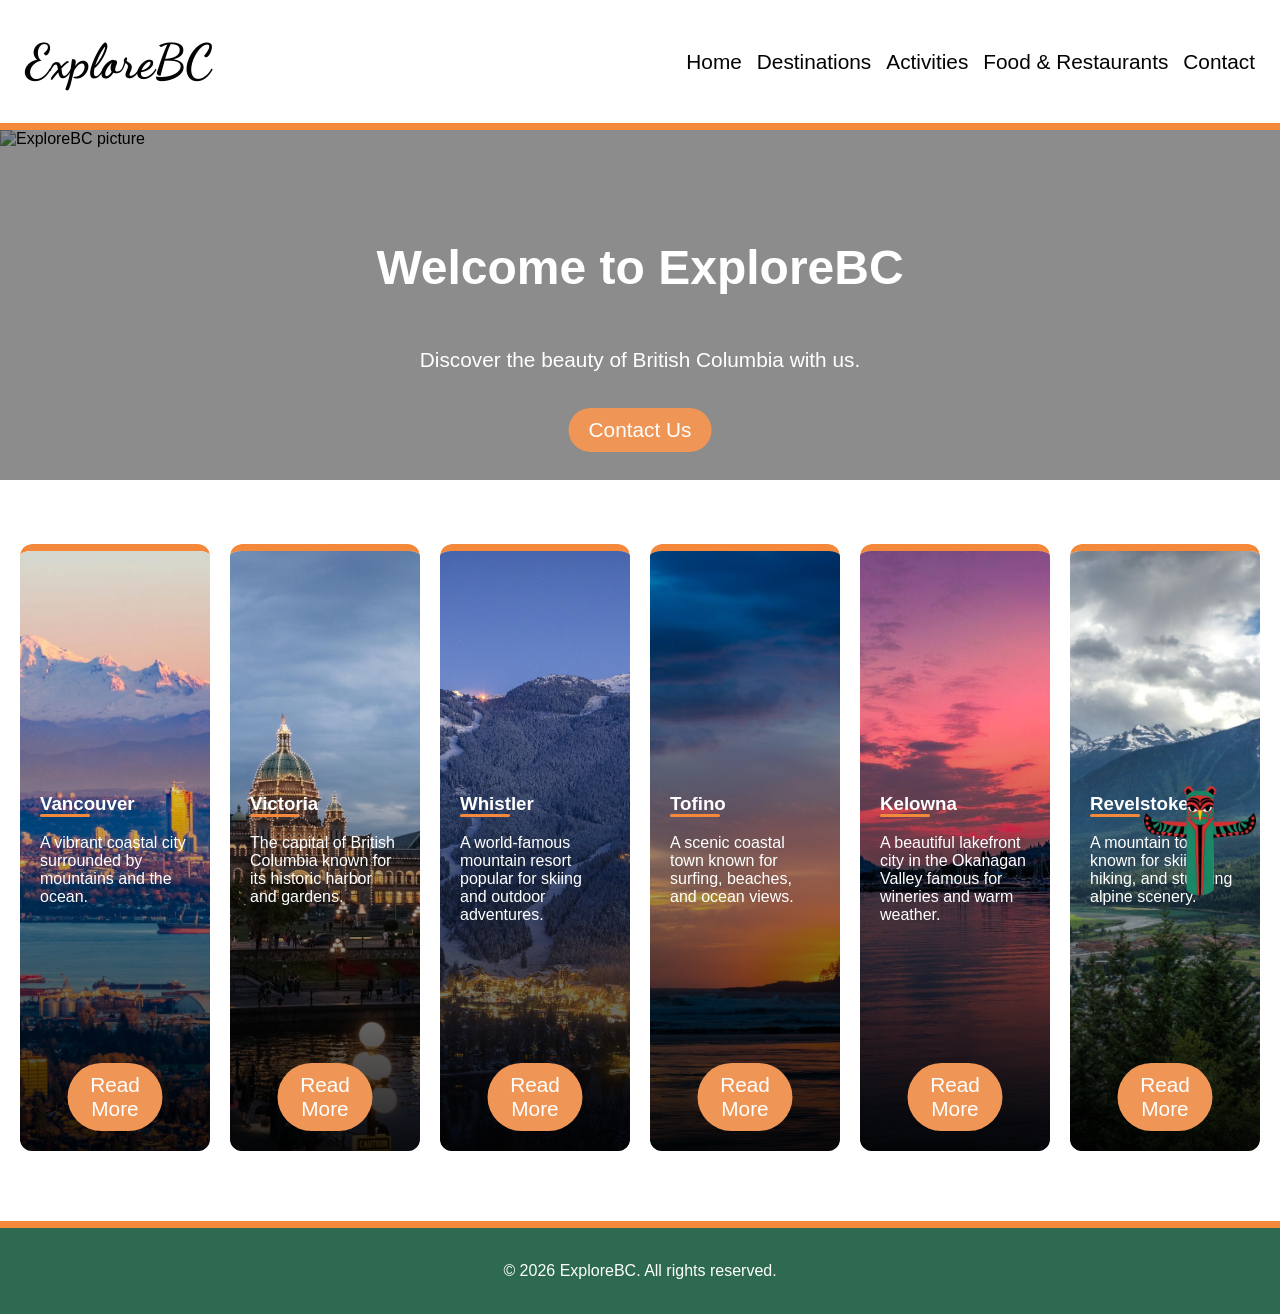
==== commit 792e4580: "Add button class to 'Read More' link in Vancouver section" ====
--- a/index.html
+++ b/index.html
@@ -45,7 +45,7 @@
             <a href="#img1">
                 <img src="images/Vancouver.jpg" alt="Vancouver picture" class="img">
             </a>
-            <a href="destinations.html#vancouver-id">Read More</a>
+            <a href="destinations.html#vancouver-id" class="btn">Read More</a>
         <div class="card-text">
             <h3>Vancouver</h3>
             <p>A vibrant coastal city surrounded by mountains and the ocean.</p>
